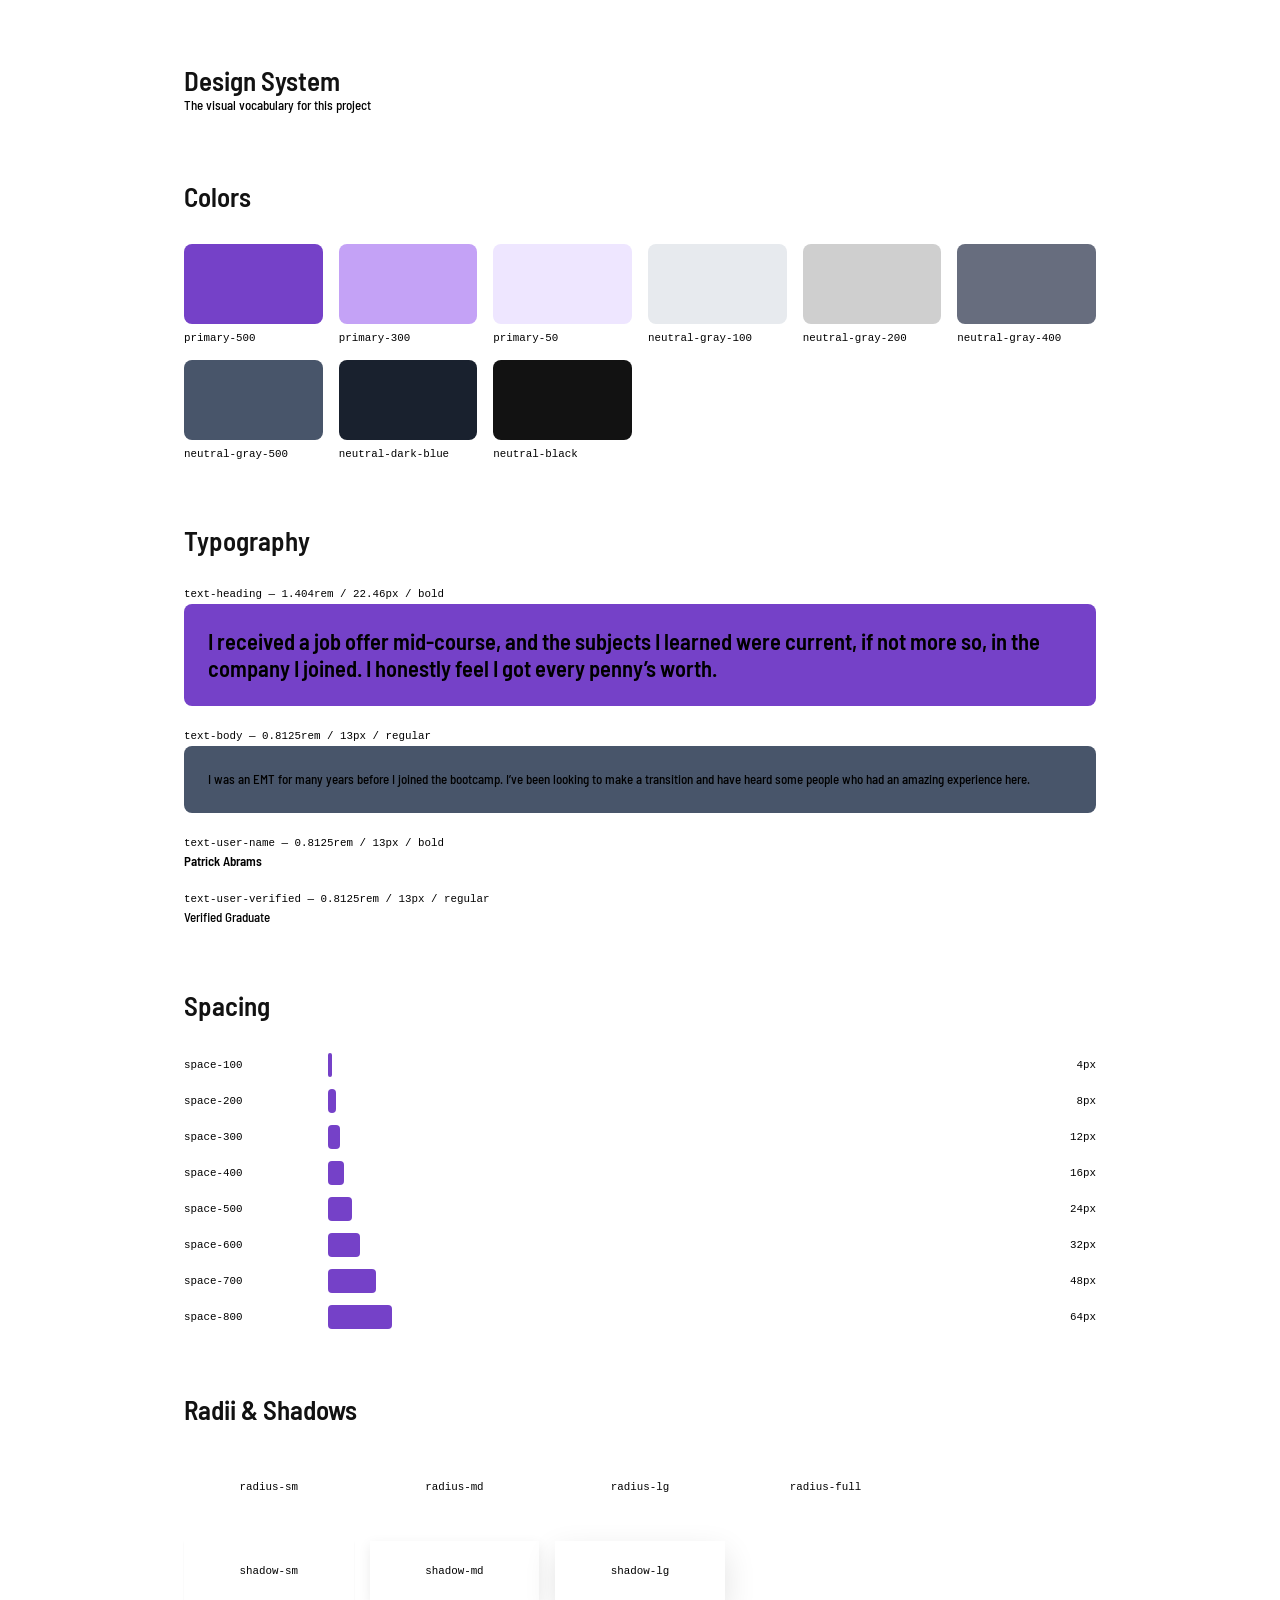
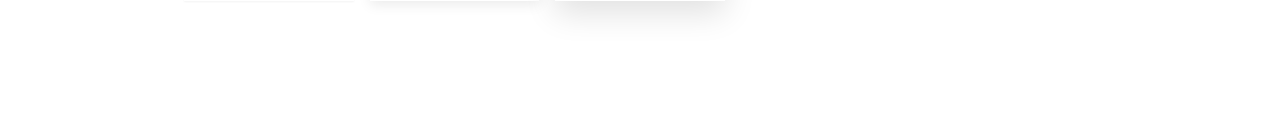
==== code/design-system.html @ f7f909f1 "Add mobile solution" ====
<!DOCTYPE html>
<html lang="en">
<head>
    <meta charset="UTF-8">
    <meta name="viewport" content="width=device-width, initial-scale=1.0">
    <link rel="preconnect" href="https://fonts.googleapis.com">
    <link rel="preconnect" href="https://fonts.gstatic.com" crossorigin>
    <link href="https://fonts.googleapis.com/css2?family=Inter:ital,opsz,wght@0,14..32,100..900;1,14..32,100..900&display=swap" rel="stylesheet">
    <link rel="stylesheet" href="css/reset.css">
    <link rel="stylesheet" href="css/design-system.css">
    <link rel="stylesheet" href="css/tokens.css">
    <title>GON Design System</title>
</head>
<body>
    <main class="ds">
        <header class="ds__header">
            <h1 class="text-heading">Design System</h1>
            <p class="text-body">The visual vocabulary for this project</p>
        </header>
        <section class="ds__section">
            <h2 class="ds__section-title">Colors</h2>
            <div class="swatch-grid">
                <div class="swatch">
                    <div class="swatch__color" style="background: var(--color-primary-500);"></div>
                    <p class="swatch__name">primary-500</p>
                </div>
                <div class="swatch">
                    <div class="swatch__color" style="background: var(--color-primary-300);"></div>
                    <p class="swatch__name">primary-300</p>
                </div>
                <div class="swatch">
                    <div class="swatch__color" style="background: var(--color-primary-50);"></div>
                    <p class="swatch__name">primary-50</p>
                </div>
                <div class="swatch">
                    <div class="swatch__color" style="background: var(--color-neutral-gray-100); border: 1px solid var(--color-neutral-300);"></div>
                    <p class="swatch__name">neutral-gray-100</p>
                </div>
                <div class="swatch">
                    <div class="swatch__color" style="background: var(--color-neutral-gray-200);"></div>
                    <p class="swatch__name">neutral-gray-200</p>
                </div>
                <div class="swatch">
                    <div class="swatch__color" style="background: var(--color-neutral-gray-400);"></div>
                    <p class="swatch__name">neutral-gray-400</p>
                </div>
                <div class="swatch">
                    <div class="swatch__color" style="background: var(--color-neutral-gray-500);"></div>
                    <p class="swatch__name">neutral-gray-500</p>
                </div>
                <div class="swatch">
                    <div class="swatch__color" style="background: var(--color-neutral-dark-blue);"></div>
                    <p class="swatch__name">neutral-dark-blue</p>
                </div>
                <div class="swatch">
                    <div class="swatch__color" style="background: var(--color-neutral-black);"></div>
                    <p class="swatch__name">neutral-black</p>
                </div>
            </div>
        </section>
        <section class="ds__section">
            <h2 class="ds__section-title">Typography</h2>
            <div class="type-list">
                <div class="type-sample">
                    <p class="type-sample__meta">text-heading — 1.404rem / 22.46px / bold</p>
                    <p class="text-heading" style="background-color: var(--color-primary-500); padding: 1.5rem; border-radius: var(--radius-md);">
                    I received a job offer mid-course, and the subjects I learned were current, if not more so, 
                    in the company I joined. I honestly feel I got every penny’s worth.
                    </p>
                </div>
                <div class="type-sample">
                    <p class="type-sample__meta">text-body — 0.8125rem / 13px / regular</p>
                    <p class="text-body" style="background-color: var(--color-neutral-gray-500); padding: 1.5rem; border-radius: var(--radius-md);">I was an EMT for many years before I joined the bootcamp. I’ve been looking to make a 
  transition and have heard some people who had an amazing experience here.</p>
                </div>
                <div class="type-sample">
                    <p class="type-sample__meta">text-user-name — 0.8125rem / 13px / bold</p>
                    <p class="text-user-name">Patrick Abrams</p>
                </div>
                <div class="type-sample">
                    <p class="type-sample__meta">text-user-verified — 0.8125rem / 13px / regular</p>
                    <p class="text-user-verified">Verified Graduate</p>
                </div>
            </div>
        </section>
        <section class="ds__section">
            <h2 class="ds__section-title">Spacing</h2>
            <div class="space-list">
                <div class="space-sample">
                    <p class="space-sample__name">space-100</p>
                    <div class="space-sample__bar" style="width: var(--space-100);"></div>
                    <p class="space-sample__value">4px</p>
                </div>
                <div class="space-sample">
                    <p class="space-sample__name">space-200</p>
                    <div class="space-sample__bar" style="width: var(--space-200);"></div>
                    <p class="space-sample__value">8px</p>
                </div>
                <div class="space-sample">
                    <p class="space-sample__name">space-300</p>
                    <div class="space-sample__bar" style="width: var(--space-300);"></div>
                    <p class="space-sample__value">12px</p>
                </div>
                <div class="space-sample">
                    <p class="space-sample__name">space-400</p>
                    <div class="space-sample__bar" style="width: var(--space-400);"></div>
                    <p class="space-sample__value">16px</p>
                </div>
                <div class="space-sample">
                    <p class="space-sample__name">space-500</p>
                    <div class="space-sample__bar" style="width: var(--space-500);"></div>
                    <p class="space-sample__value">24px</p>
                </div>
                <div class="space-sample">
                    <p class="space-sample__name">space-600</p>
                    <div class="space-sample__bar" style="width: var(--space-600);"></div>
                    <p class="space-sample__value">32px</p>
                </div>
                <div class="space-sample">
                    <p class="space-sample__name">space-700</p>
                    <div class="space-sample__bar" style="width: var(--space-700);"></div>
                    <p class="space-sample__value">48px</p>
                </div>
                <div class="space-sample">
                    <p class="space-sample__name">space-800</p>
                    <div class="space-sample__bar" style="width: var(--space-800);"></div>
                    <p class="space-sample__value">64px</p>
                </div>
            </div>
        </section>
        <section class="ds__section">
            <h2 class="ds__section-title">Radii & Shadows</h2>
            <div class="chip-grid">
                <div class="chip" style="border-radius: var(--radius-sm);">radius-sm</div>
                <div class="chip" style="border-radius: var(--radius-md);">radius-md</div>
                <div class="chip" style="border-radius: var(--radius-lg);">radius-lg</div>
                <div class="chip" style="border-radius: var(--radius-full);">radius-full</div>
            </div>
            <div class="chip-grid" style="margin-top: var(--space-500);">
                <div class="chip" style="box-shadow: var(--shadow-sm);">shadow-sm</div>
                <div class="chip" style="box-shadow: var(--shadow-md);">shadow-md</div>
                <div class="chip" style="box-shadow: var(--shadow-lg);">shadow-lg</div>
            </div>
        </section>
    </main>
</body>
</html>
---- code/css/design-system.css ----
/* barlow-semi-condensed-500 - latin */
@font-face {
  font-display: swap; /* Check https://developer.mozilla.org/en-US/docs/Web/CSS/@font-face/font-display for other options. */
  font-family: 'Barlow Semi Condensed';
  font-style: normal;
  font-weight: 500;
  src: url('../fonts/barlow-semi-condensed-v16-latin-500.woff2') format('woff2'); /* Chrome 36+, Opera 23+, Firefox 39+, Safari 12+, iOS 10+ */
}
/* barlow-semi-condensed-600 - latin */
@font-face {
  font-display: swap; /* Check https://developer.mozilla.org/en-US/docs/Web/CSS/@font-face/font-display for other options. */
  font-family: 'Barlow Semi Condensed';
  font-style: normal;
  font-weight: 600;
  src: url('../fonts/barlow-semi-condensed-v16-latin-600.woff2') format('woff2'); /* Chrome 36+, Opera 23+, Firefox 39+, Safari 12+, iOS 10+ */
}

.ds {
    max-width: 60rem;
    margin: 0 auto;
    padding: var(--space-800) var(--space-500);
}

.ds__header {
    margin-bottom: var(--space-800);
}

.ds__header h1 {
    font-size: var(--font-size-700);
    font-weight: var(--font-weight-bold);
    color: var(--color-neutral-black);
}

.ds__section {
    margin-bottom: var(--space-800);
}

.ds__section-title {
    font-size: var(--font-size-700);
    font-weight: var(--font-weight-bold);
    color: var(--color-neutral-black);
    margin-bottom: var(--space-500);
    padding-bottom: var(--space-200);
    border-bottom: 1px solid var(--color-neutral-300);
}

/* COLORS */

.swatch-grid {
    display: grid;
    grid-template-columns: repeat(auto-fill, minmax(8rem, 1fr));
    gap: var(--space-400);
}

.swatch__color {
    width: 100%;
    height: 5rem;
    border-radius: var(--radius-md);
    margin-bottom: var(--space-200);
}

.swatch__name {
    font-size: var(--font-size-200);
    color: var(--color-neutral-500);
    font-family: monospace;
}

/* TYPOGRAPHY */

.type-list {
    display: flex;
    flex-direction: column;
    gap: var(--space-500);
}

.type-sample__meta {
    font-family: monospace;
    font-size: var(--font-size-200);
    color: var(--color-neutral-500);
    margin-bottom: var(--space-100);
}

/* SPACING */
.space-list {
    display: flex;
    flex-direction: column;
    gap: var(--space-300);
}

.space-sample {
    display: grid;
    grid-template-columns: 8rem 1fr auto;
    gap: var(--space-400);
    align-items: center;
}

.space-sample__name {
    font-family: monospace;
    font-size: var(--font-size-200);
    color: var(--color-neutral-700);
}

.space-sample__bar {
    height: 1.5rem;
    background: var(--color-primary-500);
    border-radius: var(--radius-sm);
}

.space-sample__value {
    font-family: monospace;
    font-size: var(--font-size-200);
    color: var(--color-neutral-500);
}

/* RADII & SHADOWS */

.chip-grid {
    display: grid;
    grid-template-columns: repeat(auto-fill, minmax(10rem, 1fr));
    gap: var(--space-400);
}

.chip {
    padding: var(--space-500);
    background: var(--color-neutral-100);
    border: 1px solid var(--color-neutral-300);
    text-align: center;
    font-family: monospace;
    font-size: var(--font-size-200);
    color: var(--color-neutral-700);
}
---- code/css/tokens.css ----
:root {
    /* Primary colors - (100 = lightest, 900 = darkest) */
    --color-primary-500: hsl(263, 55%, 52%);    /* main brand purple */
    --color-primary-300: hsl(264, 82%, 80%);    /* lighter tint */
    --color-primary-50: hsl(260, 100%, 95%);
    
    /* Neutral colors - (100 = lightest, 900 = darkest) */
    --color-neutral-white: hsl(0, 0%, 100%); 
    --color-neutral-gray-100: hsl(214, 17%, 92%);  
    --color-neutral-gray-200: hsl(0, 0%, 81%);   
    --color-neutral-gray-400: hsl(224, 10%, 45%);   
    --color-neutral-gray-500: hsl(217, 19%, 35%);   
    --color-neutral-dark-blue: hsl(219, 29%, 14%); 
    --color-neutral-black: hsl(0, 0%, 7%);


    /* Spacing scale */
    --space-100: 0.25rem;    /* 4px  */
    --space-200: 0.5rem;     /* 8px  */
    --space-300: 0.75rem;    /* 12px */
    --space-400: 1rem;       /* 16px */
    --space-500: 1.5rem;     /* 24px */
    --space-600: 2rem;       /* 32px */
    --space-700: 3rem;       /* 48px */
    --space-800: 4rem;       /* 64px */

    /* Font family */
    --font-family-base: 'Barlow Semi Condensed', system-ui, sans-serif;

    /* Font sizes */
   
    --font-size-200: 0.6771rem;  /* 10.83px  — small */
    --font-size-300: 0.8125rem;  /* 13.00px  — p (base) */
    --font-size-400: 0.975rem;   /* 15.60px  — h6 */
    --font-size-500: 1.17rem;    /* 18.72px  — h5 */
    --font-size-600: 1.404rem;   /* 22.46px  — h4 */
    --font-size-700: 1.6848rem;  /* 26.96px  — h3 */
    --font-size-800: 2.0218rem;  /* 32.35px  — h2 */
    --font-size-900: 2.4261rem;  /* 38.82px  — h1 */


    /* Font weights */
    --font-weight-regular: 500;
    --font-weight-bold: 600;

    /* Line heights */
    --line-height-tight: 1.2;
    --line-height-base: 1.5;

    /* Border radius */
    --radius-sm: 0.25rem;    /* 4px  */
    --radius-md: 0.5rem;     /* 8px  */
    --radius-lg: 1rem;       /* 16px */
    --radius-full: 9999px;   /* pill / circle */

    /* Shadows */
    --shadow-sm: 0 1px 2px rgba(0, 0, 0, 0.05);
    --shadow-md: 0 4px 12px rgba(0, 0, 0, 0.08);
    --shadow-lg: 0 12px 32px rgba(0, 0, 0, 0.12);
}


body {
    font-family: var(--font-family-base);
    font-size: var(--font-size-300);
    color: var(--color-neutral-700);
    background-color: var(--color-neutral-200);
}

/* Typography presets */
.text-heading {
    font-size: var(--font-size-600);
    font-weight: var(--font-weight-bold);
    line-height: var(--line-height-tight);
    /* color: var(--color-neutral-white); */
}

.text-body {
    font-size: var(--font-size-300);
    font-weight: var(--font-weight-regular);
    line-height: var(--line-height-base);
    /* color: var(--color-neutral-white); */
}

.text-user-name {
    font-size: var(--font-size-300);
    font-weight: var(--font-weight-bold);
    /* color: var(--color-neutral-black); */
}

.text-user-verified {
    font-size: var(--font-size-100);
    font-weight: var(--font-weight-regular);
    /* color: var(--color-neutral-gray-200); */
}
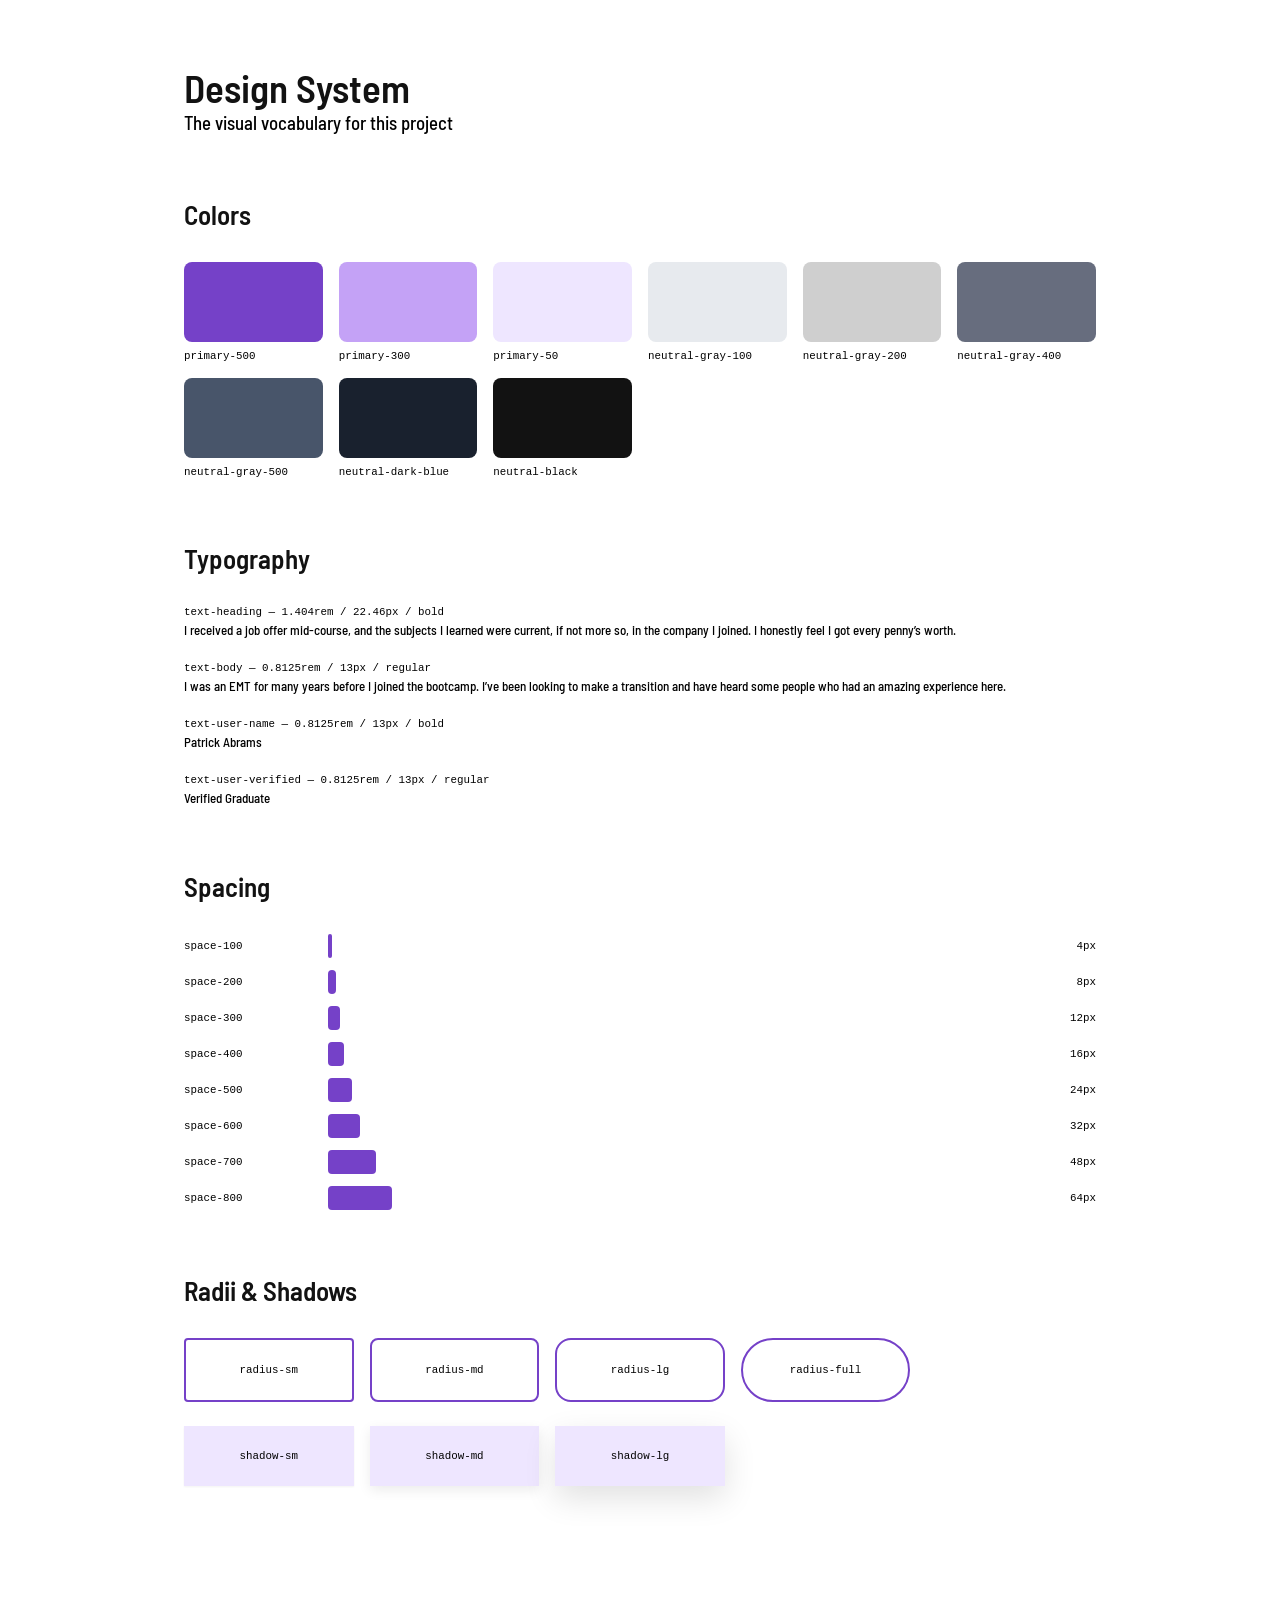
==== commit cc620b18: "Refactor to adopt BEM naming convention for classes" ====
--- a/code/design-system.html
+++ b/code/design-system.html
@@ -14,8 +14,10 @@
 <body>
     <main class="ds">
         <header class="ds__header">
-            <h1 class="text-heading">Design System</h1>
-            <p class="text-body">The visual vocabulary for this project</p>
+            <h1 style="font-size: var(--font-size-900);">Design System</h1>
+            <p style="font-size: var(--font-size-500);">The visual vocabulary for this project</p>
+            <!-- <h1 class="text-heading">Design System</h1>
+            <p class="text-body">The visual vocabulary for this project</p> -->
         </header>
         <section class="ds__section">
             <h2 class="ds__section-title">Colors</h2>
@@ -63,14 +65,14 @@
             <div class="type-list">
                 <div class="type-sample">
                     <p class="type-sample__meta">text-heading — 1.404rem / 22.46px / bold</p>
-                    <p class="text-heading" style="background-color: var(--color-primary-500); padding: 1.5rem; border-radius: var(--radius-md);">
+                    <p class="text-heading">
                     I received a job offer mid-course, and the subjects I learned were current, if not more so, 
                     in the company I joined. I honestly feel I got every penny’s worth.
                     </p>
                 </div>
                 <div class="type-sample">
                     <p class="type-sample__meta">text-body — 0.8125rem / 13px / regular</p>
-                    <p class="text-body" style="background-color: var(--color-neutral-gray-500); padding: 1.5rem; border-radius: var(--radius-md);">I was an EMT for many years before I joined the bootcamp. I’ve been looking to make a 
+                    <p class="text-body">I was an EMT for many years before I joined the bootcamp. I’ve been looking to make a 
   transition and have heard some people who had an amazing experience here.</p>
                 </div>
                 <div class="type-sample">
@@ -131,15 +133,15 @@
         <section class="ds__section">
             <h2 class="ds__section-title">Radii & Shadows</h2>
             <div class="chip-grid">
-                <div class="chip" style="border-radius: var(--radius-sm);">radius-sm</div>
-                <div class="chip" style="border-radius: var(--radius-md);">radius-md</div>
-                <div class="chip" style="border-radius: var(--radius-lg);">radius-lg</div>
-                <div class="chip" style="border-radius: var(--radius-full);">radius-full</div>
+                <div class="chip" style="border: 2px solid var(--color-primary-500); border-radius: var(--radius-sm);">radius-sm</div>
+                <div class="chip" style="border: 2px solid var(--color-primary-500); border-radius: var(--radius-md);">radius-md</div>
+                <div class="chip" style="border: 2px solid var(--color-primary-500); border-radius: var(--radius-lg);">radius-lg</div>
+                <div class="chip" style="border: 2px solid var(--color-primary-500); border-radius: var(--radius-full);">radius-full</div>
             </div>
             <div class="chip-grid" style="margin-top: var(--space-500);">
-                <div class="chip" style="box-shadow: var(--shadow-sm);">shadow-sm</div>
-                <div class="chip" style="box-shadow: var(--shadow-md);">shadow-md</div>
-                <div class="chip" style="box-shadow: var(--shadow-lg);">shadow-lg</div>
+                <div class="chip" style="background-color: var(--color-primary-50); box-shadow: var(--shadow-sm);">shadow-sm</div>
+                <div class="chip" style="background-color: var(--color-primary-50); box-shadow: var(--shadow-md);">shadow-md</div>
+                <div class="chip" style="background-color: var(--color-primary-50); box-shadow: var(--shadow-lg);">shadow-lg</div>
             </div>
         </section>
     </main>
--- a/code/css/tokens.css
+++ b/code/css/tokens.css
@@ -68,28 +68,24 @@
 }
 
 /* Typography presets */
-.text-heading {
+.testimonial__quote-lead {
     font-size: var(--font-size-600);
     font-weight: var(--font-weight-bold);
     line-height: var(--line-height-tight);
-    /* color: var(--color-neutral-white); */
 }
 
-.text-body {
+.testimonial__quote-body {
     font-size: var(--font-size-300);
     font-weight: var(--font-weight-regular);
     line-height: var(--line-height-base);
-    /* color: var(--color-neutral-white); */
 }
 
-.text-user-name {
+.testimonial__name {
     font-size: var(--font-size-300);
     font-weight: var(--font-weight-bold);
-    /* color: var(--color-neutral-black); */
 }
 
-.text-user-verified {
+.testimonial__status {
     font-size: var(--font-size-100);
     font-weight: var(--font-weight-regular);
-    /* color: var(--color-neutral-gray-200); */
 }
